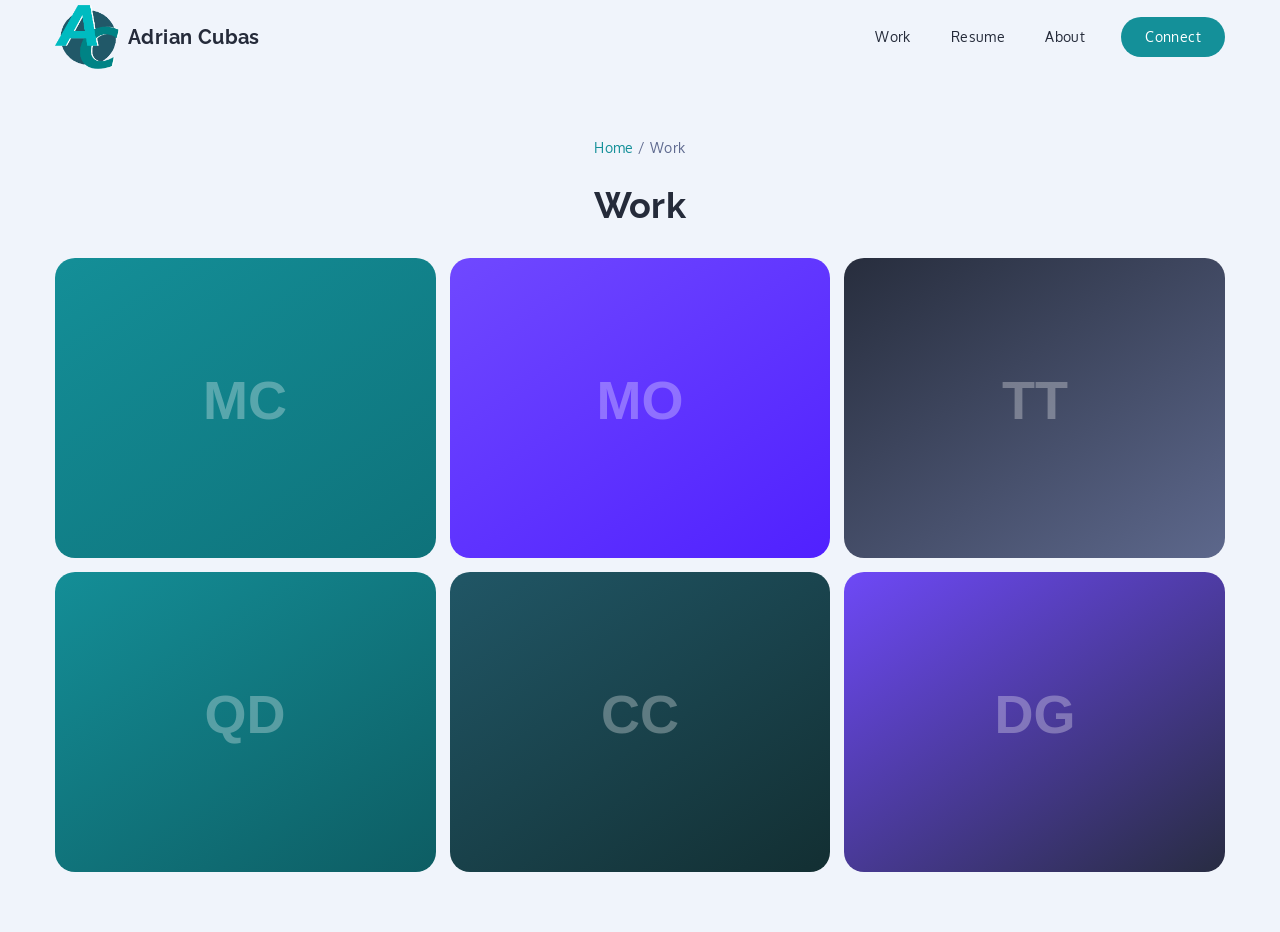
==== work/index.html @ f862068e "Initial site build: GitHub Pages portfolio Plain HTML/CSS/JS portfolio site migrated from Webflow. I" ====
<!DOCTYPE html>
<html lang="en">
<head>
  <meta charset="utf-8">
  <title>Work — Adrian Cubas</title>
  <meta name="description" content="Selected work from Adrian Cubas — Content Design + Product Builder.">
  <meta name="viewport" content="width=device-width, initial-scale=1">
  <link rel="preconnect" href="https://fonts.googleapis.com">
  <link rel="preconnect" href="https://fonts.gstatic.com" crossorigin>
  <link href="https://fonts.googleapis.com/css2?family=Oxygen:wght@300;400;700&family=Raleway:wght@400;500;600;700;800&display=swap" rel="stylesheet">
  <link rel="stylesheet" href="../css/reset.css">
  <link rel="stylesheet" href="../css/style.css">
  <link rel="icon" href="../assets/images/favicon.png" type="image/png">
</head>
<body>
  <nav class="nav" id="nav">
    <div class="nav__inner">
      <a href="../index.html" class="nav__brand">
        <img src="../assets/images/aclogo121.png" alt="Adrian Cubas logo" class="nav__logo" loading="lazy">
        <span class="nav__name">Adrian Cubas</span>
      </a>
      <div class="nav__menu" id="nav-menu">
        <a href="../index.html#recent-work" class="nav__link">Work</a>
        <a href="../documents/AdrianCubas_Resume_2026.pdf" target="_blank" class="nav__link">Resume</a>
        <a href="../index.html#about" class="nav__link">About</a>
        <a href="https://www.linkedin.com/in/adriancubas/" target="_blank" class="nav__cta">Connect</a>
      </div>
      <div class="nav__toggle" id="nav-toggle" aria-label="Toggle menu" role="button" tabindex="0">
        <span></span>
        <span></span>
        <span></span>
      </div>
    </div>
  </nav>

  <section class="section">
    <div class="container">
      <div class="projects__header">
        <p class="small-text"><a href="../index.html" style="color: var(--teal)">Home</a> / Work</p>
        <h2 class="h2" style="margin-top: 20px">Work</h2>
      </div>
      <div class="projects-grid">
        <a href="mercari-comments.html" class="project-card fade-in">
          <img src="../assets/images/project-mercari-comments.svg" alt="Mercari Comments project" class="project-card__image" loading="lazy">
          <div class="project-card__overlay"></div>
          <h3 class="project-card__title">Integrating social and community features</h3>
          <p class="project-card__category">Mercari — Product Design</p>
          <span class="project-card__btn">See Project</span>
        </a>
        <a href="mercari-offers.html" class="project-card fade-in">
          <img src="../assets/images/project-mercari-offers.svg" alt="Mercari Offers project" class="project-card__image" loading="lazy">
          <div class="project-card__overlay"></div>
          <h3 class="project-card__title">Improving adoption and completion of offers</h3>
          <p class="project-card__category">Mercari — Product Design</p>
          <span class="project-card__btn">See Project</span>
        </a>
        <a href="tiktok-contentdesign.html" class="project-card fade-in">
          <img src="../assets/images/project-tiktok.svg" alt="TikTok project" class="project-card__image" loading="lazy">
          <div class="project-card__overlay"></div>
          <h3 class="project-card__title">UX content design for mobile ad landing pages</h3>
          <p class="project-card__category">TikTok — Content Design</p>
          <span class="project-card__btn">See Project</span>
        </a>
        <a href="quadency-onboarding.html" class="project-card fade-in">
          <img src="../assets/images/project-quadency.svg" alt="Quadency project" class="project-card__image" loading="lazy">
          <div class="project-card__overlay"></div>
          <h3 class="project-card__title">Developing the onboarding experience</h3>
          <p class="project-card__category">Quadency — UX Design</p>
          <span class="project-card__btn">See Project</span>
        </a>
        <a href="covicare-appdesign.html" class="project-card fade-in">
          <img src="../assets/images/project-covicare.svg" alt="CoviCare project" class="project-card__image" loading="lazy">
          <div class="project-card__overlay"></div>
          <h3 class="project-card__title">Designing an app for healthcare workers</h3>
          <p class="project-card__category">CoviCare — App Design</p>
          <span class="project-card__btn">See Project</span>
        </a>
        <a href="dfg-contentdesign.html" class="project-card fade-in">
          <img src="../assets/images/project-dfg.svg" alt="Develop for Good project" class="project-card__image" loading="lazy">
          <div class="project-card__overlay"></div>
          <h3 class="project-card__title">Building a content design system</h3>
          <p class="project-card__category">Develop for Good — Content Design</p>
          <span class="project-card__btn">See Project</span>
        </a>
      </div>
    </div>
  </section>

  <script src="../js/main.js"></script>
</body>
</html>
---- css/style.css ----
:root {
  --grey-10: #f0f4fb;
  --grey-20: #dfe2ec;
  --grey-40: #9ca8c9;
  --grey-60: #5f6a8f;
  --grey-80: #252b3a;
  --white: #ffffff;
  --primary-80: #4f1fff;
  --primary-40: #714aff;
  --primary-20: #ede3ff;
  --teal: #149099;
  --teal-dark: #0e7179;
  --teal-darker: #0d5b61;
  --text-dark: #122d30;
  --text-section: #215868;
  --font-heading: 'Raleway', sans-serif;
  --font-body: 'Oxygen', sans-serif;
  --max-width: 1200px;
  --max-width-sm: 920px;
  --max-width-xs: 820px;
  --nav-height: 74px;
  --radius: 20px;
  --radius-pill: 500px;
  --shadow: 0 30px 40px rgba(145, 150, 203, 0.2);
}

body {
  background-color: var(--grey-10);
  font-family: var(--font-body);
  font-size: 16px;
  line-height: 28px;
  letter-spacing: 0.4px;
  color: var(--text-dark);
}

/* Typography */
.h1 {
  font-family: var(--font-heading);
  font-size: 52px;
  font-weight: 800;
  line-height: 58px;
  color: var(--grey-80);
}

.h2 {
  font-family: var(--font-heading);
  font-size: 36px;
  font-weight: 700;
  line-height: 46px;
  color: var(--grey-80);
}

.h3 {
  font-family: var(--font-heading);
  font-size: 24px;
  font-weight: 500;
  line-height: 32px;
  color: var(--grey-80);
}

.h4 {
  font-family: var(--font-heading);
  font-size: 20px;
  font-weight: 400;
  line-height: 30px;
  color: var(--text-dark);
}

.text {
  color: var(--text-dark);
  line-height: 26px;
  padding-bottom: 10px;
}

.small-text {
  color: var(--grey-60);
  font-size: 14px;
}

.hero-span {
  color: var(--teal);
}

/* Layout */
.container {
  width: 100%;
  max-width: var(--max-width);
  margin: 0 auto;
  padding: 0 15px;
}

.container--sm {
  max-width: var(--max-width-sm);
}

.container--xs {
  max-width: var(--max-width-xs);
}

.section {
  padding: 60px 0;
  position: relative;
  overflow: hidden;
}

.section--hero {
  padding-top: 20px;
  overflow: visible;
}

.section--footer {
  padding-bottom: 20px;
}

/* Navigation */
.nav {
  width: 100%;
  height: var(--nav-height);
  position: sticky;
  top: 0;
  z-index: 1000;
  background-color: var(--grey-10);
  transition: box-shadow 0.3s;
}

.nav--scrolled {
  box-shadow: 0 2px 10px rgba(0, 0, 0, 0.08);
}

.nav__inner {
  display: flex;
  align-items: center;
  justify-content: space-between;
  height: 100%;
  max-width: var(--max-width);
  margin: 0 auto;
  padding: 0 15px;
}

.nav__brand {
  display: flex;
  align-items: center;
  gap: 8px;
}

.nav__logo {
  width: 65px;
}

.nav__name {
  font-family: var(--font-heading);
  font-size: 20px;
  font-weight: 700;
  color: var(--grey-80);
}

.nav__menu {
  display: flex;
  align-items: center;
  gap: 8px;
  height: 100%;
}

.nav__link {
  color: var(--grey-80);
  font-size: 14px;
  padding: 10px 16px;
  transition: color 0.2s;
}

.nav__link:hover {
  color: var(--teal);
}

.nav__cta {
  background-color: var(--teal);
  color: var(--white);
  border-radius: var(--radius-pill);
  padding: 10px 24px;
  font-size: 14px;
  line-height: 20px;
  margin-left: 12px;
  transition: background-color 0.2s;
}

.nav__cta:hover {
  background-color: var(--teal-dark);
}

.nav__toggle {
  display: none;
  flex-direction: column;
  gap: 5px;
  cursor: pointer;
  padding: 8px;
}

.nav__toggle span {
  display: block;
  width: 24px;
  height: 2px;
  background-color: var(--grey-80);
  border-radius: 2px;
  transition: transform 0.3s, opacity 0.3s;
}

/* Hero */
.hero {
  display: grid;
  grid-template-columns: 1fr auto;
  align-items: center;
  gap: 66px;
}

.hero__content {
  display: flex;
  flex-direction: column;
  align-items: flex-start;
  max-width: 520px;
  position: relative;
}

.hero__title {
  margin-bottom: 20px;
  position: relative;
  z-index: 10;
}

.hero__subtitle {
  position: relative;
  z-index: 10;
}

.hero__cta {
  background-color: var(--teal);
  color: var(--white);
  border-radius: var(--radius-pill);
  padding: 14px 34px;
  line-height: 20px;
  margin-top: 30px;
  position: relative;
  z-index: 10;
  transition: background-color 0.2s;
}

.hero__cta:hover {
  background-color: var(--teal-dark);
}

.hero__cta:active {
  background-color: var(--teal-darker);
}

.hero__image {
  max-width: 380px;
  position: relative;
}

.hero__image img {
  position: relative;
  z-index: 10;
}

.hero__bubble {
  position: absolute;
  z-index: 1;
}

.hero__bubble--sm {
  height: 48px;
  top: -19%;
  right: 25%;
}

.hero__bubble--md {
  height: 86px;
  bottom: 0;
  right: -6%;
}

.hero__bubble--lg {
  height: 220px;
  bottom: -35%;
  left: -12%;
}

.hero__dots {
  position: absolute;
  z-index: 1;
}

.hero__dots--left {
  bottom: 0;
  left: -6%;
}

.hero__dots--right {
  top: 35%;
  right: -4%;
}

/* Projects Grid */
.projects__header {
  text-align: center;
  margin-bottom: 30px;
}

.projects-grid {
  display: grid;
  grid-template-columns: repeat(3, 1fr);
  gap: 14px;
}

.project-card {
  background-color: var(--white);
  border-radius: var(--radius);
  overflow: hidden;
  position: relative;
  min-height: 300px;
  display: flex;
  flex-direction: column;
  align-items: center;
  justify-content: center;
  padding: 30px 14px;
  text-align: center;
  cursor: pointer;
}

.project-card__image {
  position: absolute;
  inset: 0;
  width: 100%;
  height: 100%;
  object-fit: cover;
  transition: transform 0.4s;
}

.project-card__overlay {
  position: absolute;
  inset: 0;
  background-color: rgba(0, 0, 0, 0.7);
  backdrop-filter: blur(5px);
  opacity: 0;
  transition: opacity 0.3s;
  z-index: 1;
}

.project-card__title,
.project-card__category,
.project-card__btn {
  position: relative;
  z-index: 10;
  color: var(--white);
  opacity: 0;
  transform: translateY(10px);
  transition: opacity 0.3s, transform 0.3s;
}

.project-card__title {
  font-family: var(--font-heading);
  font-size: 22px;
  font-weight: 500;
}

.project-card__category {
  text-transform: uppercase;
  font-size: 14px;
  margin-top: 8px;
}

.project-card__btn {
  border: 1px solid #00bbc0;
  border-radius: var(--radius-pill);
  padding: 10px 24px;
  font-size: 14px;
  line-height: 20px;
  margin-top: 14px;
  transition: opacity 0.3s, transform 0.3s, background-color 0.2s;
}

.project-card__btn:hover {
  background-color: #00bbc0;
}

.project-card:hover .project-card__overlay {
  opacity: 1;
}

.project-card:hover .project-card__image {
  transform: scale(1.05);
}

.project-card:hover .project-card__title,
.project-card:hover .project-card__category,
.project-card:hover .project-card__btn {
  opacity: 1;
  transform: translateY(0);
}

.project-card:hover .project-card__category {
  transition-delay: 0.05s;
}

.project-card:hover .project-card__btn {
  transition-delay: 0.1s;
}

.projects__footer {
  text-align: center;
  margin-top: 60px;
}

.btn--outline {
  display: inline-flex;
  align-items: center;
  justify-content: center;
  border: 1px solid var(--teal);
  color: var(--grey-80);
  border-radius: var(--radius-pill);
  padding: 14px 34px;
  line-height: 20px;
  transition: all 0.2s;
}

.btn--outline:hover {
  background-color: var(--teal);
  color: var(--white);
}

/* About */
.about {
  display: grid;
  grid-template-columns: 1fr auto;
  gap: 66px;
  align-items: center;
}

.about__text {
  max-width: 520px;
}

.about__text .h2 {
  margin-bottom: 30px;
}

.about__text p {
  line-height: 26px;
}

.about__profile {
  display: flex;
  flex-direction: column;
  align-items: center;
}

.about__photo {
  width: 216px;
  height: 216px;
  border-radius: 50%;
  border: 8px solid var(--white);
  overflow: hidden;
  margin-bottom: 20px;
}

.about__photo img {
  width: 100%;
  height: 100%;
  object-fit: cover;
}

.about__name {
  margin-bottom: 16px;
}

.about__social {
  display: grid;
  grid-template-columns: 1fr 1fr;
  gap: 20px;
}

.about__social a {
  width: 32px;
  height: 32px;
  transition: opacity 0.2s;
}

.about__social a:hover {
  opacity: 0.6;
}

.about__social img {
  width: 100%;
  height: 100%;
}

/* Footer */
.footer {
  text-align: center;
  padding: 20px 0;
}

.footer__links {
  display: flex;
  justify-content: center;
  align-items: center;
  gap: 10px;
}

.footer__link {
  color: var(--grey-60);
  font-size: 14px;
  padding: 10px;
  transition: color 0.2s;
}

.footer__link:hover {
  color: var(--teal);
}

.footer__dot {
  width: 8px;
  height: 8px;
  border-radius: 50%;
  background-color: var(--grey-40);
}

/* Animations */
.fade-in {
  opacity: 0;
  transform: translateY(20px);
  transition: opacity 0.6s ease, transform 0.6s ease;
}

.fade-in--visible {
  opacity: 1;
  transform: translateY(0);
}

/* Responsive */
@media (max-width: 991px) {
  .h1 {
    font-size: 40px;
    line-height: 48px;
  }

  .hero {
    grid-template-columns: 1fr;
    gap: 40px;
  }

  .hero__image {
    max-width: 300px;
    margin: 0 auto;
  }

  .projects-grid {
    grid-template-columns: repeat(2, 1fr);
  }

  .about {
    grid-template-columns: 1fr;
    gap: 40px;
  }

  .about__profile {
    order: -1;
  }
}

@media (max-width: 767px) {
  .h1 {
    font-size: 32px;
    line-height: 40px;
  }

  .h2 {
    font-size: 28px;
    line-height: 36px;
  }

  .section {
    padding: 40px 0;
  }

  .nav__menu {
    position: fixed;
    top: var(--nav-height);
    left: 0;
    right: 0;
    bottom: 0;
    background-color: var(--grey-10);
    flex-direction: column;
    align-items: center;
    justify-content: flex-start;
    padding-top: 40px;
    gap: 8px;
    transform: translateX(100%);
    transition: transform 0.3s ease;
  }

  .nav__menu--open {
    transform: translateX(0);
  }

  .nav__toggle {
    display: flex;
  }

  .nav__toggle--open span:nth-child(1) {
    transform: rotate(45deg) translate(5px, 5px);
  }

  .nav__toggle--open span:nth-child(2) {
    opacity: 0;
  }

  .nav__toggle--open span:nth-child(3) {
    transform: rotate(-45deg) translate(5px, -5px);
  }

  .nav__cta {
    margin-left: 0;
    margin-top: 16px;
  }

  .projects-grid {
    grid-template-columns: 1fr;
  }

  .hero__content {
    text-align: center;
    align-items: center;
  }

  .hero__bubble--lg {
    display: none;
  }
}
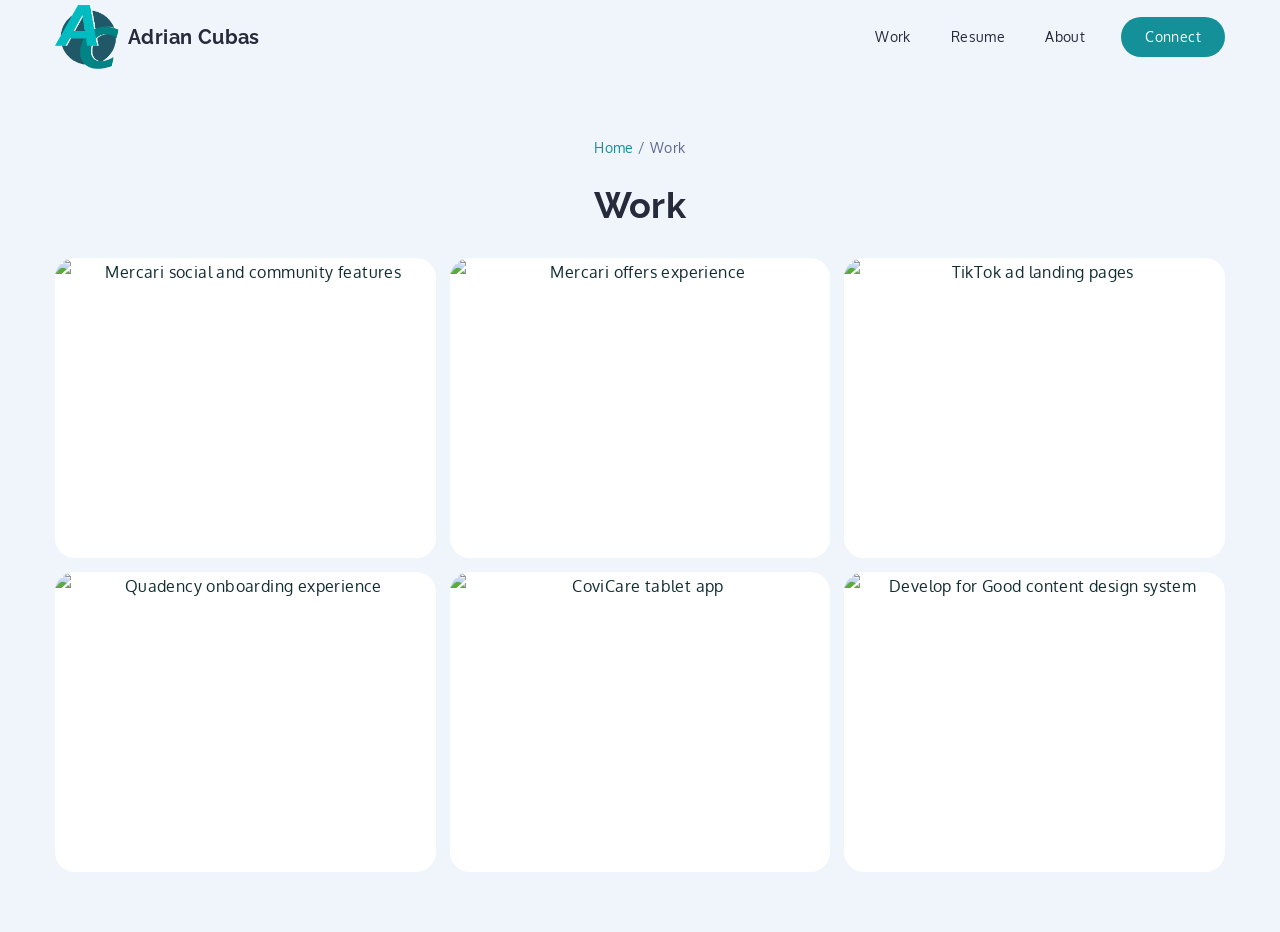
==== commit d3d587a7: "Add real CMS content and images to all 6 case study pages Replace placeholder content with actual pr" ====
--- a/work/index.html
+++ b/work/index.html
@@ -41,45 +41,45 @@
       </div>
       <div class="projects-grid">
         <a href="mercari-comments.html" class="project-card fade-in">
-          <img src="../assets/images/project-mercari-comments.svg" alt="Mercari Comments project" class="project-card__image" loading="lazy">
+          <img src="https://uploads-ssl.webflow.com/6212f5e51b730032bbf9d7e8/668bce34ccca62ad4a0d3e12_mercaripsd.png" alt="Mercari social and community features" class="project-card__image" loading="lazy">
           <div class="project-card__overlay"></div>
           <h3 class="project-card__title">Integrating social and community features</h3>
-          <p class="project-card__category">Mercari — Product Design</p>
+          <p class="project-card__category">Mercari — UX Content Design</p>
           <span class="project-card__btn">See Project</span>
         </a>
         <a href="mercari-offers.html" class="project-card fade-in">
-          <img src="../assets/images/project-mercari-offers.svg" alt="Mercari Offers project" class="project-card__image" loading="lazy">
+          <img src="https://uploads-ssl.webflow.com/6212f5e51b730032bbf9d7e8/668cfa40c02d9c38d8c967c3_makeoffer%20(1).png" alt="Mercari offers experience" class="project-card__image" loading="lazy">
           <div class="project-card__overlay"></div>
           <h3 class="project-card__title">Improving adoption and completion of offers</h3>
-          <p class="project-card__category">Mercari — Product Design</p>
+          <p class="project-card__category">Mercari — UX Content Design</p>
           <span class="project-card__btn">See Project</span>
         </a>
         <a href="tiktok-contentdesign.html" class="project-card fade-in">
-          <img src="../assets/images/project-tiktok.svg" alt="TikTok project" class="project-card__image" loading="lazy">
+          <img src="https://uploads-ssl.webflow.com/6212f5e51b730032bbf9d7e8/668bce1dfeebe940791077d2_62257492795532075027cf0b_DFG_UXContent_banner%20(1)%20(2).png" alt="TikTok ad landing pages" class="project-card__image" loading="lazy">
           <div class="project-card__overlay"></div>
           <h3 class="project-card__title">UX content design for mobile ad landing pages</h3>
-          <p class="project-card__category">TikTok — Content Design</p>
+          <p class="project-card__category">TikTok — UX Content Design</p>
           <span class="project-card__btn">See Project</span>
         </a>
         <a href="quadency-onboarding.html" class="project-card fade-in">
-          <img src="../assets/images/project-quadency.svg" alt="Quadency project" class="project-card__image" loading="lazy">
+          <img src="https://uploads-ssl.webflow.com/6212f5e51b730032bbf9d7e8/621aef84bddb020a171ae813_Quadency_App_banner.png" alt="Quadency onboarding experience" class="project-card__image" loading="lazy">
           <div class="project-card__overlay"></div>
           <h3 class="project-card__title">Developing the onboarding experience</h3>
-          <p class="project-card__category">Quadency — UX Design</p>
+          <p class="project-card__category">Quadency — Product Management</p>
           <span class="project-card__btn">See Project</span>
         </a>
         <a href="covicare-appdesign.html" class="project-card fade-in">
-          <img src="../assets/images/project-covicare.svg" alt="CoviCare project" class="project-card__image" loading="lazy">
+          <img src="https://uploads-ssl.webflow.com/6212f5e51b730032bbf9d7e8/621b2f46672797100445a4d8_CoviCareScreen.png" alt="CoviCare tablet app" class="project-card__image" loading="lazy">
           <div class="project-card__overlay"></div>
           <h3 class="project-card__title">Designing an app for healthcare workers</h3>
           <p class="project-card__category">CoviCare — App Design</p>
           <span class="project-card__btn">See Project</span>
         </a>
         <a href="dfg-contentdesign.html" class="project-card fade-in">
-          <img src="../assets/images/project-dfg.svg" alt="Develop for Good project" class="project-card__image" loading="lazy">
+          <img src="https://uploads-ssl.webflow.com/6212f5e51b730032bbf9d7e8/621aef696a610c7e6c94deba_DFG_UXContent_banner.png" alt="Develop for Good content design system" class="project-card__image" loading="lazy">
           <div class="project-card__overlay"></div>
           <h3 class="project-card__title">Building a content design system</h3>
-          <p class="project-card__category">Develop for Good — Content Design</p>
+          <p class="project-card__category">Develop for Good — UX Content Design</p>
           <span class="project-card__btn">See Project</span>
         </a>
       </div>
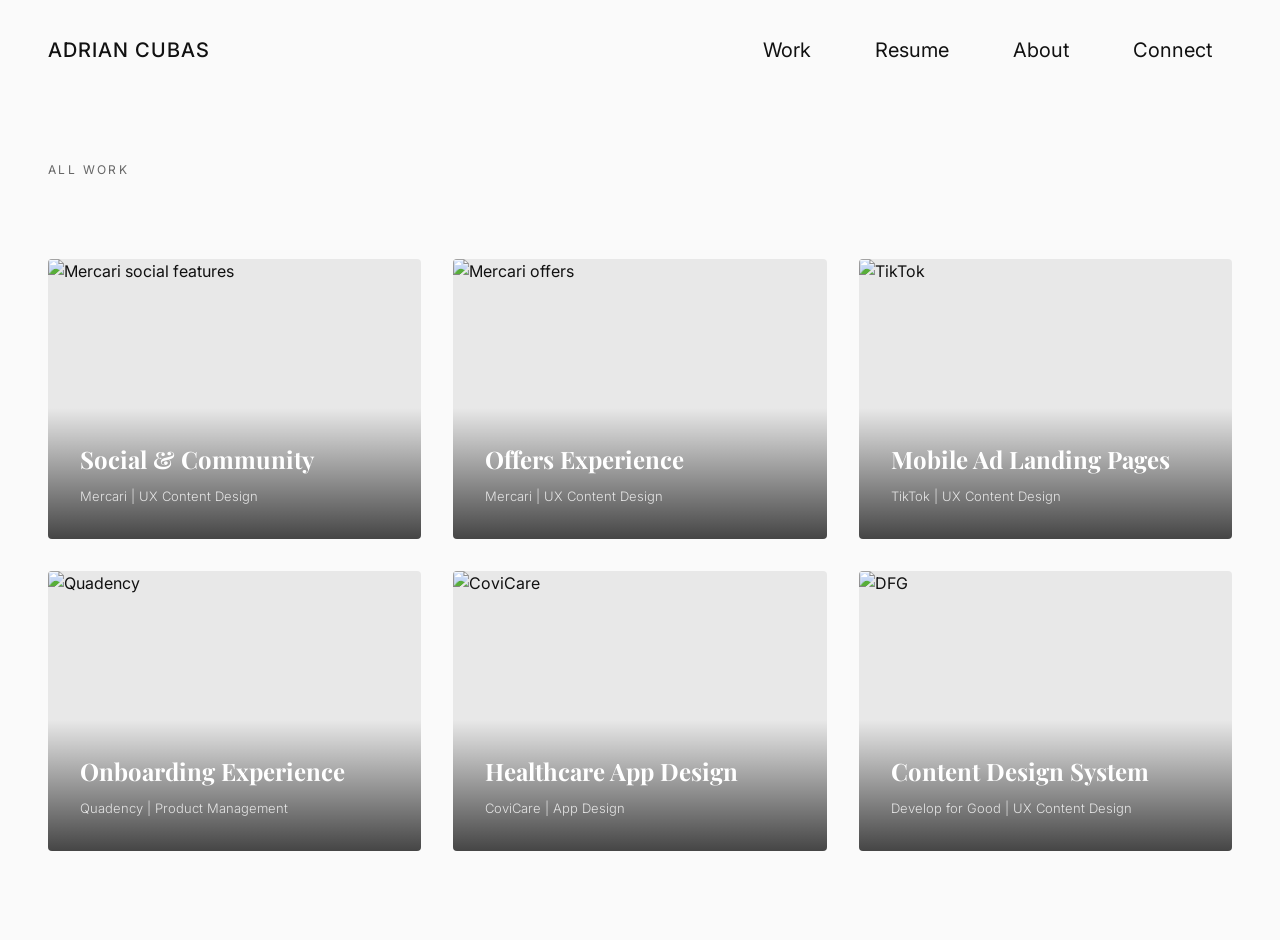
==== commit c6bd75b3: "Redesign site with immersive editorial style - New hero with full-viewport photo, hover state swap, " ====
--- a/work/index.html
+++ b/work/index.html
@@ -7,7 +7,7 @@
   <meta name="viewport" content="width=device-width, initial-scale=1">
   <link rel="preconnect" href="https://fonts.googleapis.com">
   <link rel="preconnect" href="https://fonts.gstatic.com" crossorigin>
-  <link href="https://fonts.googleapis.com/css2?family=Oxygen:wght@300;400;700&family=Raleway:wght@400;500;600;700;800&display=swap" rel="stylesheet">
+  <link href="https://fonts.googleapis.com/css2?family=Inter:wght@300;400;500&family=Playfair+Display:ital,wght@0,400;0,700;0,900;1,400&display=swap" rel="stylesheet">
   <link rel="stylesheet" href="../css/reset.css">
   <link rel="stylesheet" href="../css/style.css">
   <link rel="icon" href="../assets/images/favicon.png" type="image/png">
@@ -16,14 +16,13 @@
   <nav class="nav" id="nav">
     <div class="nav__inner">
       <a href="../index.html" class="nav__brand">
-        <img src="../assets/images/aclogo121.png" alt="Adrian Cubas logo" class="nav__logo" loading="lazy">
         <span class="nav__name">Adrian Cubas</span>
       </a>
       <div class="nav__menu" id="nav-menu">
-        <a href="../index.html#recent-work" class="nav__link">Work</a>
+        <a href="../index.html#work" class="nav__link">Work</a>
         <a href="../documents/AdrianCubas_Resume_2026.pdf" target="_blank" class="nav__link">Resume</a>
         <a href="../index.html#about" class="nav__link">About</a>
-        <a href="https://www.linkedin.com/in/adriancubas/" target="_blank" class="nav__cta">Connect</a>
+        <a href="https://www.linkedin.com/in/adriancubas/" target="_blank" class="nav__link">Connect</a>
       </div>
       <div class="nav__toggle" id="nav-toggle" aria-label="Toggle menu" role="button" tabindex="0">
         <span></span>
@@ -33,56 +32,53 @@
     </div>
   </nav>
 
-  <section class="section">
-    <div class="container">
-      <div class="projects__header">
-        <p class="small-text"><a href="../index.html" style="color: var(--teal)">Home</a> / Work</p>
-        <h2 class="h2" style="margin-top: 20px">Work</h2>
-      </div>
-      <div class="projects-grid">
-        <a href="mercari-comments.html" class="project-card fade-in">
-          <img src="https://uploads-ssl.webflow.com/6212f5e51b730032bbf9d7e8/668bce34ccca62ad4a0d3e12_mercaripsd.png" alt="Mercari social and community features" class="project-card__image" loading="lazy">
-          <div class="project-card__overlay"></div>
-          <h3 class="project-card__title">Integrating social and community features</h3>
-          <p class="project-card__category">Mercari — UX Content Design</p>
-          <span class="project-card__btn">See Project</span>
-        </a>
-        <a href="mercari-offers.html" class="project-card fade-in">
-          <img src="https://uploads-ssl.webflow.com/6212f5e51b730032bbf9d7e8/668cfa40c02d9c38d8c967c3_makeoffer%20(1).png" alt="Mercari offers experience" class="project-card__image" loading="lazy">
-          <div class="project-card__overlay"></div>
-          <h3 class="project-card__title">Improving adoption and completion of offers</h3>
-          <p class="project-card__category">Mercari — UX Content Design</p>
-          <span class="project-card__btn">See Project</span>
-        </a>
-        <a href="tiktok-contentdesign.html" class="project-card fade-in">
-          <img src="https://uploads-ssl.webflow.com/6212f5e51b730032bbf9d7e8/668bce1dfeebe940791077d2_62257492795532075027cf0b_DFG_UXContent_banner%20(1)%20(2).png" alt="TikTok ad landing pages" class="project-card__image" loading="lazy">
-          <div class="project-card__overlay"></div>
-          <h3 class="project-card__title">UX content design for mobile ad landing pages</h3>
-          <p class="project-card__category">TikTok — UX Content Design</p>
-          <span class="project-card__btn">See Project</span>
-        </a>
-        <a href="quadency-onboarding.html" class="project-card fade-in">
-          <img src="https://uploads-ssl.webflow.com/6212f5e51b730032bbf9d7e8/621aef84bddb020a171ae813_Quadency_App_banner.png" alt="Quadency onboarding experience" class="project-card__image" loading="lazy">
-          <div class="project-card__overlay"></div>
-          <h3 class="project-card__title">Developing the onboarding experience</h3>
-          <p class="project-card__category">Quadency — Product Management</p>
-          <span class="project-card__btn">See Project</span>
-        </a>
-        <a href="covicare-appdesign.html" class="project-card fade-in">
-          <img src="https://uploads-ssl.webflow.com/6212f5e51b730032bbf9d7e8/621b2f46672797100445a4d8_CoviCareScreen.png" alt="CoviCare tablet app" class="project-card__image" loading="lazy">
-          <div class="project-card__overlay"></div>
-          <h3 class="project-card__title">Designing an app for healthcare workers</h3>
-          <p class="project-card__category">CoviCare — App Design</p>
-          <span class="project-card__btn">See Project</span>
-        </a>
-        <a href="dfg-contentdesign.html" class="project-card fade-in">
-          <img src="https://uploads-ssl.webflow.com/6212f5e51b730032bbf9d7e8/621aef696a610c7e6c94deba_DFG_UXContent_banner.png" alt="Develop for Good content design system" class="project-card__image" loading="lazy">
-          <div class="project-card__overlay"></div>
-          <h3 class="project-card__title">Building a content design system</h3>
-          <p class="project-card__category">Develop for Good — UX Content Design</p>
-          <span class="project-card__btn">See Project</span>
-        </a>
-      </div>
+  <section class="work" style="margin-top: 40px;">
+    <div class="work__header">
+      <span class="work__label">All Work</span>
+    </div>
+    <div class="work__grid">
+      <a href="mercari-comments.html" class="work__item reveal">
+        <img src="https://uploads-ssl.webflow.com/6212f5e51b730032bbf9d7e8/668bce34ccca62ad4a0d3e12_mercaripsd.png" alt="Mercari social features">
+        <div class="work__item-info">
+          <h3 class="work__item-title">Social & Community</h3>
+          <p class="work__item-category">Mercari | UX Content Design</p>
+        </div>
+      </a>
+      <a href="mercari-offers.html" class="work__item reveal">
+        <img src="https://uploads-ssl.webflow.com/6212f5e51b730032bbf9d7e8/668cfa40c02d9c38d8c967c3_makeoffer%20(1).png" alt="Mercari offers">
+        <div class="work__item-info">
+          <h3 class="work__item-title">Offers Experience</h3>
+          <p class="work__item-category">Mercari | UX Content Design</p>
+        </div>
+      </a>
+      <a href="tiktok-contentdesign.html" class="work__item reveal">
+        <img src="https://uploads-ssl.webflow.com/6212f5e51b730032bbf9d7e8/668bce1dfeebe940791077d2_62257492795532075027cf0b_DFG_UXContent_banner%20(1)%20(2).png" alt="TikTok">
+        <div class="work__item-info">
+          <h3 class="work__item-title">Mobile Ad Landing Pages</h3>
+          <p class="work__item-category">TikTok | UX Content Design</p>
+        </div>
+      </a>
+      <a href="quadency-onboarding.html" class="work__item reveal">
+        <img src="https://uploads-ssl.webflow.com/6212f5e51b730032bbf9d7e8/621aef84bddb020a171ae813_Quadency_App_banner.png" alt="Quadency">
+        <div class="work__item-info">
+          <h3 class="work__item-title">Onboarding Experience</h3>
+          <p class="work__item-category">Quadency | Product Management</p>
+        </div>
+      </a>
+      <a href="covicare-appdesign.html" class="work__item reveal">
+        <img src="https://uploads-ssl.webflow.com/6212f5e51b730032bbf9d7e8/621b2f46672797100445a4d8_CoviCareScreen.png" alt="CoviCare">
+        <div class="work__item-info">
+          <h3 class="work__item-title">Healthcare App Design</h3>
+          <p class="work__item-category">CoviCare | App Design</p>
+        </div>
+      </a>
+      <a href="dfg-contentdesign.html" class="work__item reveal">
+        <img src="https://uploads-ssl.webflow.com/6212f5e51b730032bbf9d7e8/621aef696a610c7e6c94deba_DFG_UXContent_banner.png" alt="DFG">
+        <div class="work__item-info">
+          <h3 class="work__item-title">Content Design System</h3>
+          <p class="work__item-category">Develop for Good | UX Content Design</p>
+        </div>
+      </a>
     </div>
   </section>
 
--- a/css/style.css
+++ b/css/style.css
@@ -1,140 +1,61 @@
 :root {
-  --grey-10: #f0f4fb;
-  --grey-20: #dfe2ec;
-  --grey-40: #9ca8c9;
-  --grey-60: #5f6a8f;
-  --grey-80: #252b3a;
-  --white: #ffffff;
-  --primary-80: #4f1fff;
-  --primary-40: #714aff;
-  --primary-20: #ede3ff;
-  --teal: #149099;
-  --teal-dark: #0e7179;
-  --teal-darker: #0d5b61;
-  --text-dark: #122d30;
-  --text-section: #215868;
-  --font-heading: 'Raleway', sans-serif;
-  --font-body: 'Oxygen', sans-serif;
+  --white: #fafafa;
+  --black: #111;
+  --gray: #666;
+  --light-gray: #e8e8e8;
+  --font-heading: 'Playfair Display', serif;
+  --font-body: 'Inter', sans-serif;
   --max-width: 1200px;
   --max-width-sm: 920px;
   --max-width-xs: 820px;
-  --nav-height: 74px;
-  --radius: 20px;
-  --radius-pill: 500px;
-  --shadow: 0 30px 40px rgba(145, 150, 203, 0.2);
 }
 
 body {
-  background-color: var(--grey-10);
   font-family: var(--font-body);
   font-size: 16px;
-  line-height: 28px;
-  letter-spacing: 0.4px;
-  color: var(--text-dark);
-}
-
-/* Typography */
-.h1 {
-  font-family: var(--font-heading);
-  font-size: 52px;
-  font-weight: 800;
-  line-height: 58px;
-  color: var(--grey-80);
-}
-
-.h2 {
-  font-family: var(--font-heading);
-  font-size: 36px;
-  font-weight: 700;
-  line-height: 46px;
-  color: var(--grey-80);
-}
-
-.h3 {
-  font-family: var(--font-heading);
-  font-size: 24px;
-  font-weight: 500;
-  line-height: 32px;
-  color: var(--grey-80);
-}
-
-.h4 {
-  font-family: var(--font-heading);
-  font-size: 20px;
-  font-weight: 400;
-  line-height: 30px;
-  color: var(--text-dark);
-}
-
-.text {
-  color: var(--text-dark);
-  line-height: 26px;
-  padding-bottom: 10px;
-}
-
-.small-text {
-  color: var(--grey-60);
-  font-size: 14px;
-}
-
-.hero-span {
-  color: var(--teal);
-}
+  line-height: 1.6;
+  color: var(--black);
+  background-color: #fafafa;
+  overflow-x: hidden;
+}
+
+img { max-width: 100%; height: auto; }
+a { text-decoration: none; color: inherit; }
 
 /* Layout */
 .container {
   width: 100%;
   max-width: var(--max-width);
   margin: 0 auto;
-  padding: 0 15px;
-}
-
-.container--sm {
-  max-width: var(--max-width-sm);
-}
-
-.container--xs {
-  max-width: var(--max-width-xs);
-}
-
-.section {
-  padding: 60px 0;
-  position: relative;
-  overflow: hidden;
-}
-
-.section--hero {
-  padding-top: 20px;
-  overflow: visible;
-}
-
-.section--footer {
-  padding-bottom: 20px;
-}
+  padding: 0 48px;
+}
+
+.container--sm { max-width: var(--max-width-sm); }
+.container--xs { max-width: var(--max-width-xs); }
 
 /* Navigation */
 .nav {
-  width: 100%;
-  height: var(--nav-height);
-  position: sticky;
+  position: fixed;
   top: 0;
-  z-index: 1000;
-  background-color: var(--grey-10);
-  transition: box-shadow 0.3s;
+  left: 0;
+  right: 0;
+  z-index: 100;
+  padding: 24px 48px;
+  transition: background 0.3s;
 }
 
 .nav--scrolled {
-  box-shadow: 0 2px 10px rgba(0, 0, 0, 0.08);
+  background: rgba(250, 250, 250, 0.9);
+  backdrop-filter: blur(10px);
 }
 
 .nav__inner {
   display: flex;
   align-items: center;
   justify-content: space-between;
-  height: 100%;
+  width: 100%;
   max-width: var(--max-width);
   margin: 0 auto;
-  padding: 0 15px;
 }
 
 .nav__brand {
@@ -144,47 +65,37 @@
 }
 
 .nav__logo {
-  width: 65px;
+  width: 0;
+  display: none;
 }
 
 .nav__name {
-  font-family: var(--font-heading);
   font-size: 20px;
-  font-weight: 700;
-  color: var(--grey-80);
+  font-weight: 500;
+  letter-spacing: 0.05em;
+  text-transform: uppercase;
+  color: var(--black);
 }
 
 .nav__menu {
   display: flex;
   align-items: center;
-  gap: 8px;
-  height: 100%;
-}
-
-.nav__link {
-  color: var(--grey-80);
-  font-size: 14px;
-  padding: 10px 16px;
-  transition: color 0.2s;
-}
-
-.nav__link:hover {
-  color: var(--teal);
-}
-
+  gap: 24px;
+}
+
+.nav__link,
 .nav__cta {
-  background-color: var(--teal);
-  color: var(--white);
-  border-radius: var(--radius-pill);
-  padding: 10px 24px;
-  font-size: 14px;
-  line-height: 20px;
-  margin-left: 12px;
-  transition: background-color 0.2s;
-}
-
+  font-size: 20px;
+  font-weight: 400;
+  color: var(--black);
+  padding: 10px 20px;
+  border-radius: 8px;
+  transition: background 0.3s ease;
+}
+
+.nav__link:hover,
 .nav__cta:hover {
-  background-color: var(--teal-dark);
+  background: rgba(0, 0, 0, 0.1);
 }
 
 .nav__toggle {
@@ -199,332 +110,328 @@
   display: block;
   width: 24px;
   height: 2px;
-  background-color: var(--grey-80);
+  background-color: var(--black);
   border-radius: 2px;
   transition: transform 0.3s, opacity 0.3s;
 }
 
 /* Hero */
 .hero {
-  display: grid;
-  grid-template-columns: 1fr auto;
-  align-items: center;
-  gap: 66px;
-}
-
-.hero__content {
-  display: flex;
-  flex-direction: column;
-  align-items: flex-start;
-  max-width: 520px;
+  height: 100vh;
   position: relative;
-}
-
-.hero__title {
-  margin-bottom: 20px;
-  position: relative;
-  z-index: 10;
-}
-
-.hero__subtitle {
-  position: relative;
-  z-index: 10;
-}
-
-.hero__cta {
-  background-color: var(--teal);
-  color: var(--white);
-  border-radius: var(--radius-pill);
-  padding: 14px 34px;
-  line-height: 20px;
-  margin-top: 30px;
-  position: relative;
-  z-index: 10;
-  transition: background-color 0.2s;
-}
-
-.hero__cta:hover {
-  background-color: var(--teal-dark);
-}
-
-.hero__cta:active {
-  background-color: var(--teal-darker);
+  overflow: visible;
+}
+
+.hero__hover-zone {
+  position: absolute;
+  top: 0;
+  right: 0;
+  width: 55%;
+  height: 100vh;
+  z-index: 5;
+  cursor: default;
 }
 
 .hero__image {
-  max-width: 380px;
-  position: relative;
+  position: absolute;
+  top: 0;
+  right: 0;
+  width: 55%;
+  height: 100vh;
+  z-index: 1;
+  overflow: hidden;
 }
 
 .hero__image img {
-  position: relative;
-  z-index: 10;
-}
-
-.hero__bubble {
-  position: absolute;
-  z-index: 1;
-}
-
-.hero__bubble--sm {
-  height: 48px;
-  top: -19%;
-  right: 25%;
-}
-
-.hero__bubble--md {
-  height: 86px;
-  bottom: 0;
-  right: -6%;
-}
-
-.hero__bubble--lg {
-  height: 220px;
-  bottom: -35%;
-  left: -12%;
-}
-
-.hero__dots {
-  position: absolute;
-  z-index: 1;
-}
-
-.hero__dots--left {
-  bottom: 0;
-  left: -6%;
-}
-
-.hero__dots--right {
-  top: 35%;
-  right: -4%;
-}
-
-/* Projects Grid */
-.projects__header {
-  text-align: center;
-  margin-bottom: 30px;
-}
-
-.projects-grid {
-  display: grid;
-  grid-template-columns: repeat(3, 1fr);
-  gap: 14px;
-}
-
-.project-card {
-  background-color: var(--white);
-  border-radius: var(--radius);
-  overflow: hidden;
-  position: relative;
-  min-height: 300px;
-  display: flex;
-  flex-direction: column;
-  align-items: center;
-  justify-content: center;
-  padding: 30px 14px;
-  text-align: center;
-  cursor: pointer;
-}
-
-.project-card__image {
-  position: absolute;
-  inset: 0;
   width: 100%;
   height: 100%;
   object-fit: cover;
-  transition: transform 0.4s;
-}
-
-.project-card__overlay {
-  position: absolute;
-  inset: 0;
-  background-color: rgba(0, 0, 0, 0.7);
-  backdrop-filter: blur(5px);
-  opacity: 0;
-  transition: opacity 0.3s;
-  z-index: 1;
-}
-
-.project-card__title,
-.project-card__category,
-.project-card__btn {
+  object-position: center 20%;
+  position: absolute;
+  top: 0;
+  left: 0;
+  transition: opacity 0.25s ease-out, transform 0.25s ease-out;
+  transform: scale(1.1);
+}
+
+.hero__image img.hero__img-hover {
+  object-position: center top;
+  opacity: 0;
+}
+
+.hero.is-hovered .hero__img-hover {
+  opacity: 1 !important;
+  transform: scale(1.1);
+}
+
+.hero.is-hovered .hero__img-default {
+  animation: none;
+  opacity: 0 !important;
+  transform: scale(1.1);
+}
+
+.hero__text {
+  position: absolute;
+  z-index: 2;
+  bottom: 80px;
+  left: 0;
+  padding: 0 48px;
+  width: 100%;
+}
+
+.hero__title {
+  font-family: var(--font-heading);
+  font-weight: 900;
+  font-size: clamp(100px, 14vw, 220px);
+  line-height: 0.82;
+  letter-spacing: -0.04em;
+  color: var(--black);
   position: relative;
-  z-index: 10;
-  color: var(--white);
-  opacity: 0;
-  transform: translateY(10px);
-  transition: opacity 0.3s, transform 0.3s;
-}
-
-.project-card__title {
-  font-family: var(--font-heading);
-  font-size: 22px;
-  font-weight: 500;
-}
-
-.project-card__category {
+  z-index: 2;
+}
+
+.hero__title span {
+  display: block;
+}
+
+.hero__title .hero__title-intro {
+  font-size: 0.3em;
+  font-weight: 400;
+  letter-spacing: 0.02em;
+  font-style: italic;
+  display: block;
+  margin-bottom: 8px;
+  text-shadow: 0 0 20px white, 0 0 40px white, 0 0 60px white;
+}
+
+.hero__title .hero__title-name {
+  display: block;
+  position: relative;
+  z-index: 3;
+  text-shadow: 0 0 20px white, 0 0 40px white, 0 0 60px white;
+}
+
+.hero__subtitle {
+  margin-top: 40px;
+  font-size: clamp(20px, 2vw, 28px);
+  font-weight: 300;
+  color: var(--gray);
+  max-width: 500px;
+  line-height: 1.5;
+}
+
+.hero__scroll {
+  margin-top: 56px;
+  font-size: 13px;
+  letter-spacing: 0.15em;
   text-transform: uppercase;
-  font-size: 14px;
-  margin-top: 8px;
-}
-
-.project-card__btn {
-  border: 1px solid #00bbc0;
-  border-radius: var(--radius-pill);
-  padding: 10px 24px;
-  font-size: 14px;
-  line-height: 20px;
-  margin-top: 14px;
-  transition: opacity 0.3s, transform 0.3s, background-color 0.2s;
-}
-
-.project-card__btn:hover {
-  background-color: #00bbc0;
-}
-
-.project-card:hover .project-card__overlay {
-  opacity: 1;
-}
-
-.project-card:hover .project-card__image {
-  transform: scale(1.05);
-}
-
-.project-card:hover .project-card__title,
-.project-card:hover .project-card__category,
-.project-card:hover .project-card__btn {
-  opacity: 1;
-  transform: translateY(0);
-}
-
-.project-card:hover .project-card__category {
-  transition-delay: 0.05s;
-}
-
-.project-card:hover .project-card__btn {
-  transition-delay: 0.1s;
-}
-
-.projects__footer {
-  text-align: center;
-  margin-top: 60px;
-}
-
-.btn--outline {
-  display: inline-flex;
+  color: var(--gray);
+  display: flex;
   align-items: center;
-  justify-content: center;
-  border: 1px solid var(--teal);
-  color: var(--grey-80);
-  border-radius: var(--radius-pill);
-  padding: 14px 34px;
-  line-height: 20px;
-  transition: all 0.2s;
-}
-
-.btn--outline:hover {
-  background-color: var(--teal);
-  color: var(--white);
-}
-
-/* About */
-.about {
+  gap: 12px;
+}
+
+.hero__scroll-line {
+  width: 40px;
+  height: 1px;
+  background: var(--gray);
+  animation: pulse 2s ease-in-out infinite;
+}
+
+.hero__indicator {
+  position: absolute;
+  right: 48px;
+  top: 50%;
+  transform: translateY(-50%);
+  writing-mode: vertical-rl;
+  font-size: 11px;
+  letter-spacing: 0.2em;
+  text-transform: uppercase;
+  color: var(--gray);
+  z-index: 4;
+}
+
+.hero__flower {
+  position: absolute;
+  bottom: 50px;
+  left: -100px;
+  width: 550px;
+  height: auto;
+  z-index: 0;
+  opacity: 0.35;
+  transform: rotate(35deg);
+}
+
+/* Work Section */
+.work {
+  position: relative;
+  z-index: 2;
+  padding: 120px 48px 80px;
+  margin-top: 80px;
+}
+
+.work__header {
+  display: flex;
+  justify-content: space-between;
+  align-items: baseline;
+  margin-bottom: 80px;
+}
+
+.work__label {
+  font-size: 12px;
+  letter-spacing: 0.2em;
+  text-transform: uppercase;
+  color: var(--gray);
+}
+
+.work__count {
+  font-size: 12px;
+  color: var(--gray);
+}
+
+.work__grid {
   display: grid;
-  grid-template-columns: 1fr auto;
-  gap: 66px;
-  align-items: center;
-}
-
-.about__text {
-  max-width: 520px;
-}
-
-.about__text .h2 {
-  margin-bottom: 30px;
-}
-
-.about__text p {
-  line-height: 26px;
-}
-
-.about__profile {
-  display: flex;
-  flex-direction: column;
-  align-items: center;
-}
-
-.about__photo {
-  width: 216px;
-  height: 216px;
-  border-radius: 50%;
-  border: 8px solid var(--white);
+  grid-template-columns: repeat(3, 1fr);
+  gap: 32px;
+}
+
+.work__item {
+  position: relative;
   overflow: hidden;
-  margin-bottom: 20px;
-}
-
-.about__photo img {
+  border-radius: 4px;
+  aspect-ratio: 4/3;
+  background: var(--light-gray);
+  cursor: pointer;
+  transition: transform 0.4s cubic-bezier(0.16, 1, 0.3, 1);
+  text-decoration: none;
+  display: block;
+}
+
+.work__item:hover {
+  transform: scale(0.98);
+}
+
+.work__item img {
   width: 100%;
   height: 100%;
   object-fit: cover;
-}
-
-.about__name {
-  margin-bottom: 16px;
-}
-
-.about__social {
+  transition: transform 0.6s cubic-bezier(0.16, 1, 0.3, 1);
+}
+
+.work__item:hover img {
+  transform: scale(1.05);
+}
+
+.work__item-info {
+  position: absolute;
+  bottom: 0;
+  left: 0;
+  right: 0;
+  padding: 32px;
+  background: linear-gradient(transparent, rgba(0,0,0,0.7));
+  color: white;
+}
+
+.work__item-title {
+  font-family: var(--font-heading);
+  font-size: 24px;
+  font-weight: 700;
+  margin-bottom: 8px;
+}
+
+.work__item-category {
+  font-size: 13px;
+  font-weight: 300;
+  opacity: 0.8;
+}
+
+/* About Section */
+.about-section {
+  padding: 80px 48px;
   display: grid;
   grid-template-columns: 1fr 1fr;
-  gap: 20px;
-}
-
-.about__social a {
-  width: 32px;
-  height: 32px;
-  transition: opacity 0.2s;
-}
-
-.about__social a:hover {
-  opacity: 0.6;
-}
-
-.about__social img {
+  gap: 80px;
+  align-items: center;
+  min-height: 70vh;
+}
+
+.about-section__image {
+  height: 70vh;
+  overflow: hidden;
+  border-radius: 4px;
+}
+
+.about-section__image img {
   width: 100%;
   height: 100%;
+  object-fit: cover;
+  object-position: center 80%;
+}
+
+.about-section__text {
+  max-width: 500px;
+}
+
+.about-section__label {
+  font-size: 13px;
+  letter-spacing: 0.2em;
+  text-transform: uppercase;
+  color: var(--gray);
+  margin-bottom: 24px;
+}
+
+.about-section__title {
+  font-family: var(--font-heading);
+  font-size: clamp(40px, 4vw, 64px);
+  font-weight: 700;
+  line-height: 1.1;
+  margin-bottom: 32px;
+}
+
+.about-section__desc {
+  font-size: 18px;
+  font-weight: 300;
+  line-height: 1.7;
+  color: var(--gray);
+  margin-bottom: 16px;
 }
 
 /* Footer */
 .footer {
+  padding: 60px 48px;
   text-align: center;
-  padding: 20px 0;
 }
 
 .footer__links {
   display: flex;
   justify-content: center;
   align-items: center;
-  gap: 10px;
+  gap: 32px;
 }
 
 .footer__link {
-  color: var(--grey-60);
-  font-size: 14px;
-  padding: 10px;
+  font-size: 16px;
+  color: var(--gray);
   transition: color 0.2s;
 }
 
 .footer__link:hover {
-  color: var(--teal);
-}
-
-.footer__dot {
-  width: 8px;
-  height: 8px;
-  border-radius: 50%;
-  background-color: var(--grey-40);
+  color: var(--black);
 }
 
 /* Animations */
+.reveal {
+  opacity: 0;
+  transform: translateY(40px);
+  transition: opacity 0.8s cubic-bezier(0.16, 1, 0.3, 1),
+              transform 0.8s cubic-bezier(0.16, 1, 0.3, 1);
+}
+
+.reveal.visible {
+  opacity: 1;
+  transform: translateY(0);
+}
+
 .fade-in {
   opacity: 0;
   transform: translateY(20px);
@@ -536,64 +443,112 @@
   transform: translateY(0);
 }
 
+.hero__title span {
+  opacity: 0;
+  transform: translateY(60px);
+  animation: titleReveal 0.8s cubic-bezier(0.16, 1, 0.3, 1) forwards;
+}
+
+.hero__title .hero__title-intro { animation-delay: 0.2s; }
+.hero__title .hero__title-name { animation-delay: 0.4s; }
+
+.hero__subtitle {
+  opacity: 0;
+  animation: fadeUp 0.8s cubic-bezier(0.16, 1, 0.3, 1) 0.75s forwards;
+}
+
+.hero__scroll {
+  opacity: 0;
+  animation: fadeUp 0.8s cubic-bezier(0.16, 1, 0.3, 1) 0.9s forwards;
+}
+
+.hero__image .hero__img-default {
+  opacity: 0;
+  transform: translateY(30px) scale(1.1);
+  animation: heroImgIn 1s cubic-bezier(0.16, 1, 0.3, 1) 0.3s forwards;
+}
+
+.hero.loaded .hero__img-default {
+  animation: none;
+  opacity: 1;
+  transform: scale(1.1);
+}
+
+@keyframes heroImgIn {
+  to { opacity: 1; transform: translateY(0) scale(1.1); }
+}
+
+@keyframes titleReveal {
+  to { opacity: 1; transform: translateY(0); }
+}
+
+@keyframes fadeUp {
+  to { opacity: 1; transform: translateY(0); }
+}
+
+@keyframes pulse {
+  0%, 100% { opacity: 1; transform: scaleX(1); }
+  50% { opacity: 0.5; transform: scaleX(0.7); }
+}
+
 /* Responsive */
 @media (max-width: 991px) {
-  .h1 {
-    font-size: 40px;
-    line-height: 48px;
+  .nav { padding: 20px 24px; }
+  .container { padding: 0 24px; }
+  .work { padding: 80px 24px; }
+  .work__grid { grid-template-columns: 1fr 1fr; }
+
+  .about-section { grid-template-columns: 1fr; padding: 80px 24px; gap: 40px; }
+  .about-section__image { height: 50vh; }
+}
+
+@media (max-width: 767px) {
+  .hero__image {
+    width: 100%;
+    height: 50vh;
+    position: relative;
+  }
+
+  .hero__hover-zone {
+    width: 100%;
+    height: 50vh;
+  }
+
+  .hero__text {
+    max-width: 100%;
+    padding: 0 24px 60px;
+    position: relative;
+    bottom: auto;
+  }
+
+  .hero__title {
+    font-size: 56px;
   }
 
   .hero {
-    grid-template-columns: 1fr;
-    gap: 40px;
-  }
-
-  .hero__image {
-    max-width: 300px;
-    margin: 0 auto;
-  }
-
-  .projects-grid {
-    grid-template-columns: repeat(2, 1fr);
-  }
-
-  .about {
-    grid-template-columns: 1fr;
-    gap: 40px;
-  }
-
-  .about__profile {
-    order: -1;
-  }
-}
-
-@media (max-width: 767px) {
-  .h1 {
-    font-size: 32px;
-    line-height: 40px;
-  }
-
-  .h2 {
-    font-size: 28px;
-    line-height: 36px;
-  }
-
-  .section {
-    padding: 40px 0;
-  }
+    height: auto;
+    min-height: 100vh;
+    display: flex;
+    flex-direction: column-reverse;
+    justify-content: flex-end;
+  }
+
+  .hero__indicator { display: none; }
+  .hero__flower { display: none; }
+
+  .work__grid { grid-template-columns: 1fr; }
 
   .nav__menu {
     position: fixed;
-    top: var(--nav-height);
+    top: 0;
     left: 0;
     right: 0;
     bottom: 0;
-    background-color: var(--grey-10);
+    background: var(--white);
     flex-direction: column;
     align-items: center;
-    justify-content: flex-start;
-    padding-top: 40px;
-    gap: 8px;
+    justify-content: center;
+    gap: 16px;
     transform: translateX(100%);
     transition: transform 0.3s ease;
   }
@@ -617,22 +572,4 @@
   .nav__toggle--open span:nth-child(3) {
     transform: rotate(-45deg) translate(5px, -5px);
   }
-
-  .nav__cta {
-    margin-left: 0;
-    margin-top: 16px;
-  }
-
-  .projects-grid {
-    grid-template-columns: 1fr;
-  }
-
-  .hero__content {
-    text-align: center;
-    align-items: center;
-  }
-
-  .hero__bubble--lg {
-    display: none;
-  }
-}
+}
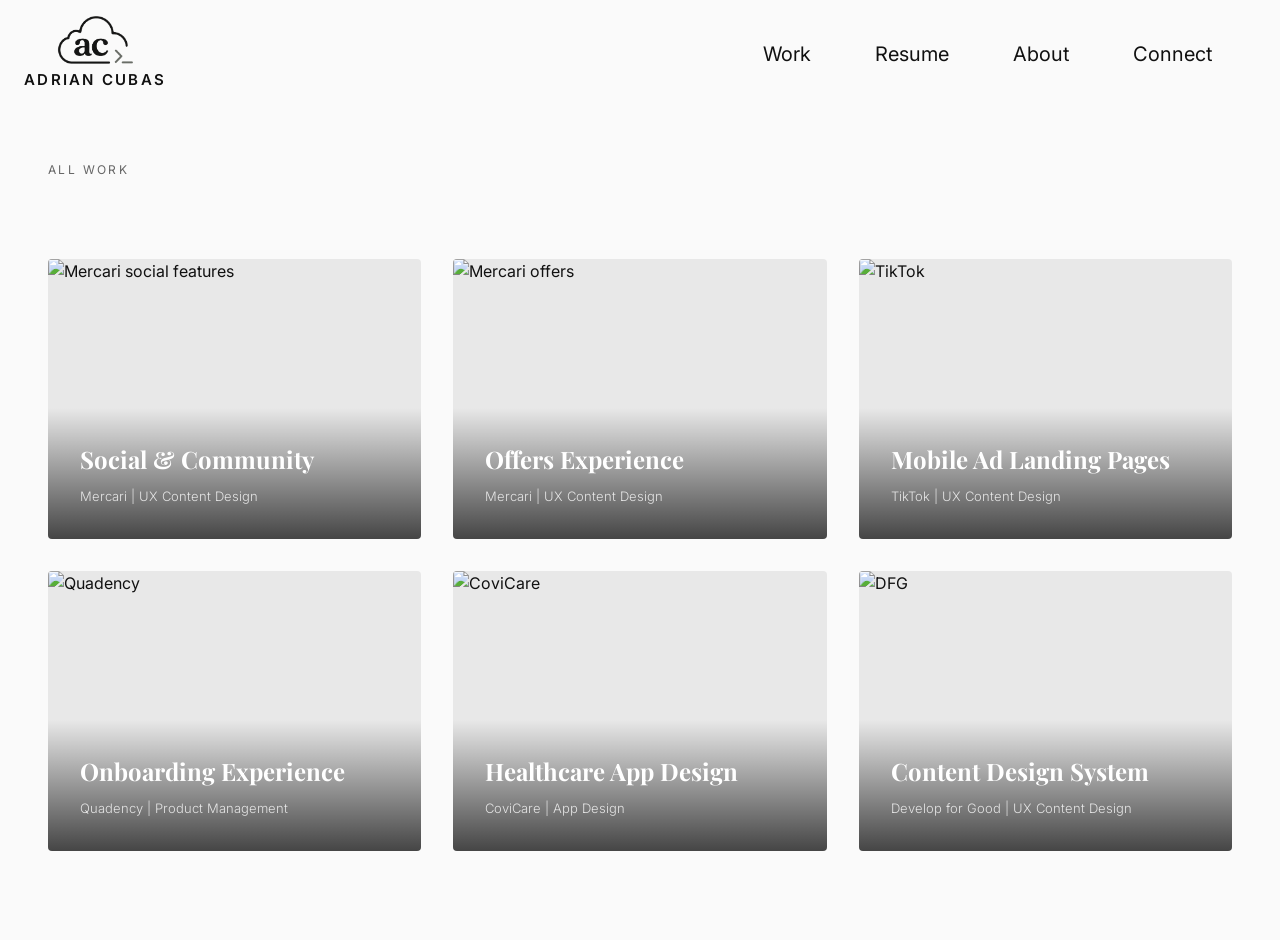
==== commit f7ee6517: "Add logo to nav, update favicon, and link new resume PDF - Added cloud logo mark to nav across all p" ====
--- a/work/index.html
+++ b/work/index.html
@@ -10,17 +10,17 @@
   <link href="https://fonts.googleapis.com/css2?family=Inter:wght@300;400;500&family=Playfair+Display:ital,wght@0,400;0,700;0,900;1,400&display=swap" rel="stylesheet">
   <link rel="stylesheet" href="../css/reset.css">
   <link rel="stylesheet" href="../css/style.css">
-  <link rel="icon" href="../assets/images/favicon.png" type="image/png">
+  <link rel="icon" href="../assets/images/logowithoutcloud.png" type="image/png">
 </head>
 <body>
   <nav class="nav" id="nav">
     <div class="nav__inner">
-      <a href="../index.html" class="nav__brand">
+      <a href="../index.html" class="nav__brand"><img src="../assets/images/reallogo_withouttext.png" alt="AC" class="nav__logo">
         <span class="nav__name">Adrian Cubas</span>
       </a>
       <div class="nav__menu" id="nav-menu">
         <a href="../index.html#work" class="nav__link">Work</a>
-        <a href="../documents/AdrianCubas_Resume_2026.pdf" target="_blank" class="nav__link">Resume</a>
+        <a href="../documents/AdrianCubasResume_2026.pdf" target="_blank" class="nav__link">Resume</a>
         <a href="../index.html#about" class="nav__link">About</a>
         <a href="https://www.linkedin.com/in/adriancubas/" target="_blank" class="nav__link">Connect</a>
       </div>
--- a/css/style.css
+++ b/css/style.css
@@ -40,7 +40,7 @@
   left: 0;
   right: 0;
   z-index: 100;
-  padding: 24px 48px;
+  padding: 16px 48px 16px 24px;
   transition: background 0.3s;
 }
 
@@ -54,25 +54,25 @@
   align-items: center;
   justify-content: space-between;
   width: 100%;
-  max-width: var(--max-width);
-  margin: 0 auto;
 }
 
 .nav__brand {
   display: flex;
+  flex-direction: column;
   align-items: center;
-  gap: 8px;
+  gap: 4px;
+  margin-right: auto;
 }
 
 .nav__logo {
-  width: 0;
-  display: none;
+  width: 76px;
+  height: auto;
 }
 
 .nav__name {
-  font-size: 20px;
-  font-weight: 500;
-  letter-spacing: 0.05em;
+  font-size: 15px;
+  font-weight: 600;
+  letter-spacing: 0.15em;
   text-transform: uppercase;
   color: var(--black);
 }
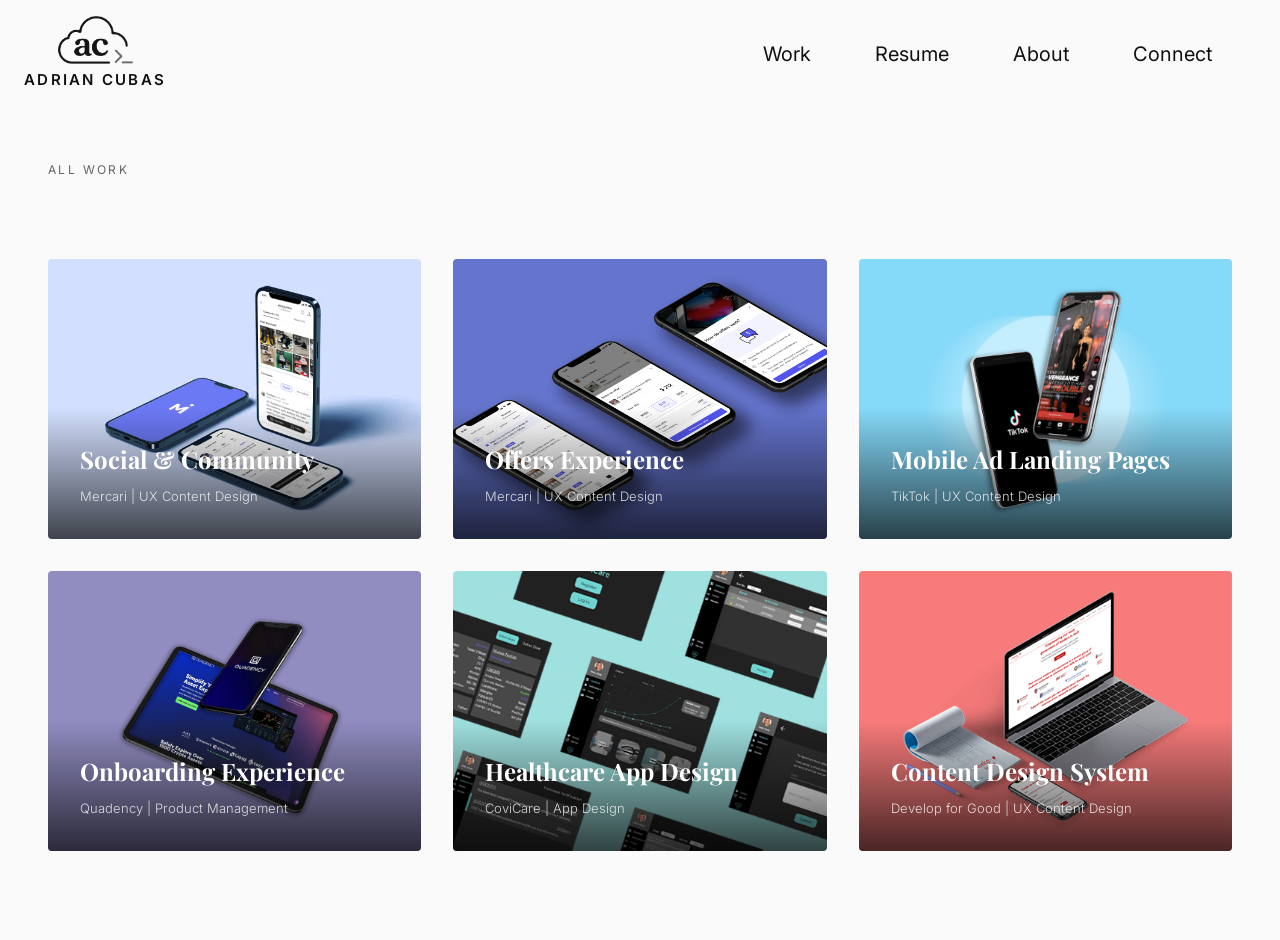
==== commit 0f834009: "Migrate all images from Webflow CDN to local assets Downloaded 81 images from uploads-ssl.webflow.co" ====
--- a/work/index.html
+++ b/work/index.html
@@ -38,42 +38,42 @@
     </div>
     <div class="work__grid">
       <a href="mercari-comments.html" class="work__item reveal">
-        <img src="https://uploads-ssl.webflow.com/6212f5e51b730032bbf9d7e8/668bce34ccca62ad4a0d3e12_mercaripsd.png" alt="Mercari social features">
+        <img src="../assets/images/webflow/668bce34ccca62ad4a0d3e12_mercaripsd.png" alt="Mercari social features">
         <div class="work__item-info">
           <h3 class="work__item-title">Social & Community</h3>
           <p class="work__item-category">Mercari | UX Content Design</p>
         </div>
       </a>
       <a href="mercari-offers.html" class="work__item reveal">
-        <img src="https://uploads-ssl.webflow.com/6212f5e51b730032bbf9d7e8/668cfa40c02d9c38d8c967c3_makeoffer%20(1).png" alt="Mercari offers">
+        <img src="../assets/images/webflow/668cfa40c02d9c38d8c967c3_makeoffer (1).png" alt="Mercari offers">
         <div class="work__item-info">
           <h3 class="work__item-title">Offers Experience</h3>
           <p class="work__item-category">Mercari | UX Content Design</p>
         </div>
       </a>
       <a href="tiktok-contentdesign.html" class="work__item reveal">
-        <img src="https://uploads-ssl.webflow.com/6212f5e51b730032bbf9d7e8/668bce1dfeebe940791077d2_62257492795532075027cf0b_DFG_UXContent_banner%20(1)%20(2).png" alt="TikTok">
+        <img src="../assets/images/webflow/668bce1dfeebe940791077d2_62257492795532075027cf0b_DFG_UXContent_banner (1) (2).png" alt="TikTok">
         <div class="work__item-info">
           <h3 class="work__item-title">Mobile Ad Landing Pages</h3>
           <p class="work__item-category">TikTok | UX Content Design</p>
         </div>
       </a>
       <a href="quadency-onboarding.html" class="work__item reveal">
-        <img src="https://uploads-ssl.webflow.com/6212f5e51b730032bbf9d7e8/621aef84bddb020a171ae813_Quadency_App_banner.png" alt="Quadency">
+        <img src="../assets/images/webflow/621aef84bddb020a171ae813_Quadency_App_banner.png" alt="Quadency">
         <div class="work__item-info">
           <h3 class="work__item-title">Onboarding Experience</h3>
           <p class="work__item-category">Quadency | Product Management</p>
         </div>
       </a>
       <a href="covicare-appdesign.html" class="work__item reveal">
-        <img src="https://uploads-ssl.webflow.com/6212f5e51b730032bbf9d7e8/621b2f46672797100445a4d8_CoviCareScreen.png" alt="CoviCare">
+        <img src="../assets/images/webflow/621b2f46672797100445a4d8_CoviCareScreen.png" alt="CoviCare">
         <div class="work__item-info">
           <h3 class="work__item-title">Healthcare App Design</h3>
           <p class="work__item-category">CoviCare | App Design</p>
         </div>
       </a>
       <a href="dfg-contentdesign.html" class="work__item reveal">
-        <img src="https://uploads-ssl.webflow.com/6212f5e51b730032bbf9d7e8/621aef696a610c7e6c94deba_DFG_UXContent_banner.png" alt="DFG">
+        <img src="../assets/images/webflow/621aef696a610c7e6c94deba_DFG_UXContent_banner.png" alt="DFG">
         <div class="work__item-info">
           <h3 class="work__item-title">Content Design System</h3>
           <p class="work__item-category">Develop for Good | UX Content Design</p>
